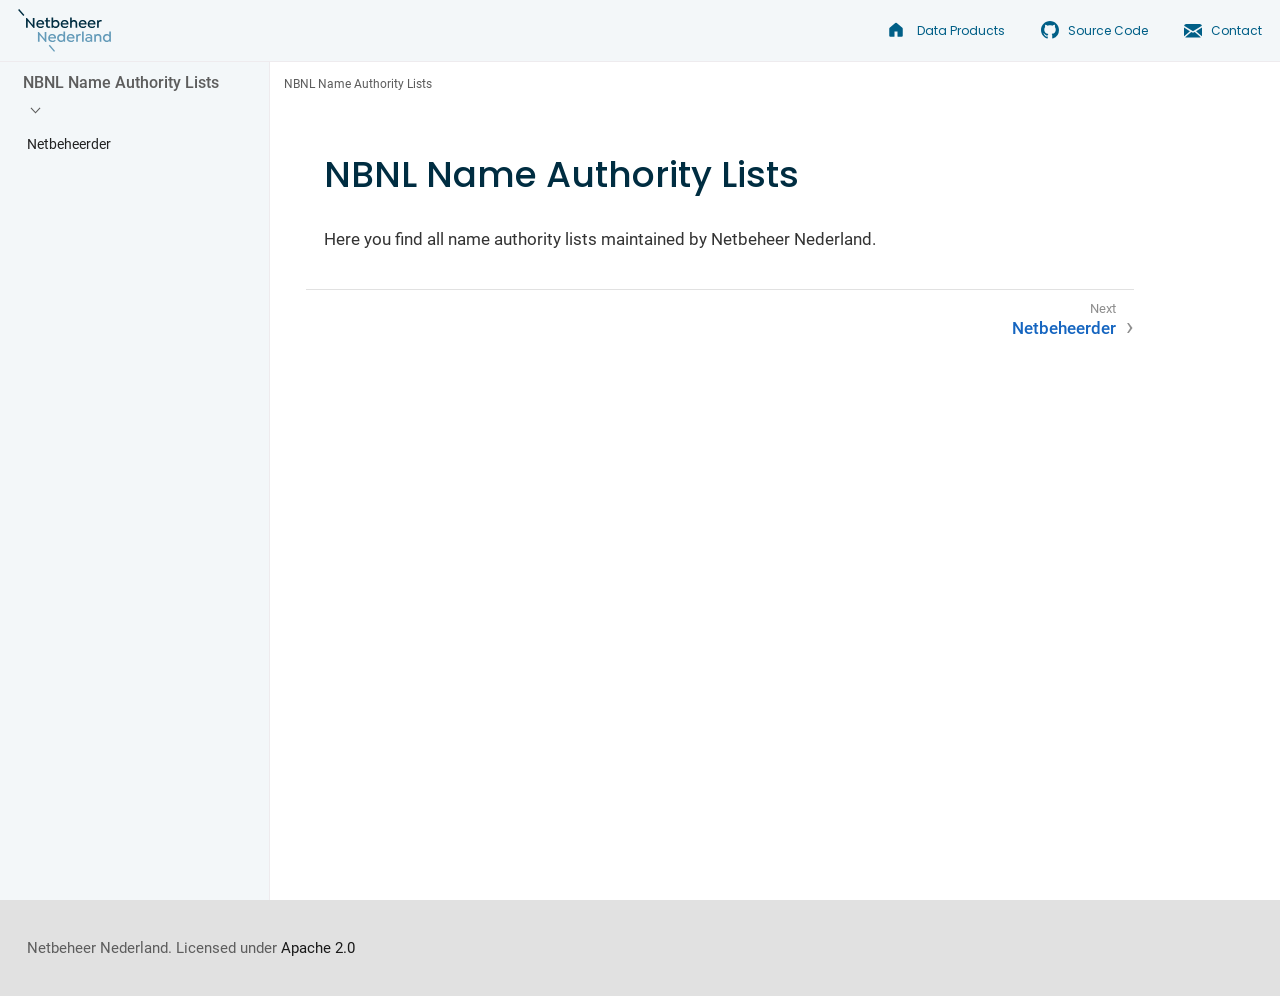
==== docs/index.html @ 8b244765 "Nav and index" ====
<!DOCTYPE html>
<html lang="en">
  <head>
    <meta charset="utf-8">
    <meta name="viewport" content="width=device-width,initial-scale=1">
    <title>NBNL Name Authority Lists</title>
    <link rel="canonical" href="https://modellen.netbeheernederland.nl/name-authority-lists/index.html">
    <link rel="next" href="netbeheerder.html">
    <meta name="generator" content="Antora 3.2.0">
    <link rel="stylesheet" href="./_/css/site.css">
    <link rel="icon" href="./_/img/favicon.png" type="image/png">
  </head>
  <body class="article">
<header class="header">
  <nav class="navbar">
    <div class="navbar-brand">
      <a class="navbar-item" href="https://modellen.netbeheernederland.nl">
        <img id="site-logo" alt="" src="./_/img/logo.svg" />
      </a>
      <button class="navbar-burger" aria-controls="topbar-nav" aria-expanded="false" aria-label="Toggle main menu">
        <span></span>
        <span></span>
        <span></span>
      </button>
    </div>
    <div id="topbar-nav" class="navbar-menu">
      <div class="navbar-end">
        <a class="navbar-item" href="https://modellen.netbeheernederland.nl/data-products"><svg xmlns="http://www.w3.org/2000/svg" fill="currentColor" style="height:1rem; margin-right:0.5em; margin-bottom:0.1rem" width="24" height="24" viewBox="0 0 24 24"><path d="M12.97 2.59a1.5 1.5 0 0 0-1.94 0l-7.5 6.363A1.5 1.5 0 0 0 3 10.097V19.5A1.5 1.5 0 0 0 4.5 21h4.75a.75.75 0 0 0 .75-.75V14h4v6.25c0 .414.336.75.75.75h4.75a1.5 1.5 0 0 0 1.5-1.5v-9.403a1.5 1.5 0 0 0-.53-1.144l-7.5-6.363Z"/></svg>&nbsp;Data Products</a>
        <a class="navbar-item" href="https://github.com/Netbeheer-Nederland/name-authority-lists"><svg xmlns="http://www.w3.org/2000/svg" viewBox="0 0 24 24" fill="currentColor" style="height:1rem; margin-right:0.5em; margin-bottom:0.1rem"><path d="M12 0C5.37 0 0 5.37 0 12c0 5.31 3.435 9.795 8.205 11.385.6.105.825-.255.825-.57 0-.285-.015-1.05-.015-2.07-3.345.72-4.05-1.605-4.05-1.605-.54-1.38-1.335-1.755-1.335-1.755-1.095-.75.09-.735.09-.735 1.215.09 1.845 1.245 1.845 1.245 1.08 1.86 2.835 1.32 3.525 1.005.105-.78.42-1.32.765-1.62-2.67-.3-5.475-1.335-5.475-5.925 0-1.305.465-2.385 1.23-3.225-.12-.3-.54-1.53.12-3.18 0 0 1.005-.315 3.3 1.23.96-.27 1.98-.405 3-.405 1.02 0 2.04.135 3 .405 2.28-1.56 3.285-1.245 3.285-1.245.66 1.65.24 2.88.12 3.18.765.84 1.23 1.905 1.23 3.225 0 4.605-2.805 5.625-5.475 5.925.435.375.81 1.095.81 2.22 0 1.605-.015 2.895-.015 3.285 0 .315.225.69.825.57A12.02 12.02 0 0 0 24 12c0-6.63-5.37-12-12-12z"></path></svg>&nbsp;Source Code</a>
        <a class="navbar-item" href="mailto:teamsemantiek@netbeheernederland.nl"><svg xmlns="http://www.w3.org/2000/svg" viewBox="0 0 24 24" fill="currentColor" style="height:1rem; margin-right:0.5em; margin-bottom:0.1rem"><path d="M16.067,13.6l7.685,6.587A2.968,2.968,0,0,0,24,19V8.549Z"></path><path d="M12.538,13.473,23.892,6.247A3,3,0,0,0,21,4H3A3,3,0,0,0,.108,6.247l11.355,7.226A1.006,1.006,0,0,0,12.538,13.473Z"></path><path d="M0,8.549V19a2.968,2.968,0,0,0,.248,1.185L7.933,13.6Z"></path><path d="M14.314,14.714l-.7.447a3.016,3.016,0,0,1-3.221,0l-.7-.448c-.015.014-.021.033-.036.046L1.618,21.645A2.953,2.953,0,0,0,3,22H21a2.957,2.957,0,0,0,1.383-.355L14.35,14.759C14.334,14.746,14.328,14.727,14.314,14.714Z"></path></svg>&nbsp;Contact</a>
      </div>
    </div>
  </nav>
</header>
<div class="body">
<div class="nav-container" data-component="ROOT" data-version="">
  <aside class="nav">
    <div class="panels">
<div class="nav-panel-explore" data-panel="explore">
  <div class="context">
    <h3 class="title"><a href="index.html">NBNL Name Authority Lists</a></h3>
    <div class="version"></div>
  </div>
  <ul class="components">
    <li class="component is-current">
      <div class="title"><a href="index.html">NBNL Name Authority Lists</a></div>
    </li>
  </ul>
</div>
<div class="nav-panel-menu is-active" data-panel="menu">
  <nav class="nav-menu">
    <button class="nav-menu-toggle" aria-label="Toggle expand/collapse all" style="display: none"></button>
<ul class="nav-list">
  <li class="nav-item" data-depth="0">
<ul class="nav-list">
  <li class="nav-item" data-depth="1">
    <a class="nav-link" href="netbeheerder.html">Netbeheerder</a>
  </li>
</ul>
  </li>
</ul>
  </nav>
</div>
    </div>
  </aside>
</div>
<main class="article">
<div class="toolbar" role="navigation">
<button class="nav-toggle"></button>
<nav class="breadcrumbs" aria-label="breadcrumbs">
  <ul>
    <li><a href="index.html">NBNL Name Authority Lists</a></li>
  </ul>
</nav>
</div>
  <div class="content">
<aside class="toc sidebar" data-title="Contents" data-levels="2">
  <div class="toc-menu"></div>
</aside>
<article class="doc">
<h1 class="page">NBNL Name Authority Lists</h1>
<div class="paragraph">
<p>Here you find all name authority lists maintained by Netbeheer Nederland.</p>
</div>
<nav class="pagination">
  <span class="next"><a href="netbeheerder.html">Netbeheerder</a></span>
</nav>
</article>
  </div>
</main>
</div>
<footer class="footer">
  <p>Netbeheer Nederland. Licensed under <a href="https://www.apache.org/licenses/LICENSE-2.0.txt">Apache 2.0</a></p>
</footer>
<script id="site-script" src="./_/js/site.js" data-ui-root-path="./_"></script>
<script async src="./_/js/vendor/highlight.js"></script>
  </body>
</html>
---- docs/_/css/site.css ----
@font-face{font-family:Roboto;font-style:normal;font-weight:400;src:url(../font/roboto-latin-400-normal.woff2) format("woff2"),url(../font/roboto-latin-400-normal.woff) format("woff");unicode-range:U+00??,U+0131,U+0152-0153,U+02bb-02bc,U+02c6,U+02da,U+02dc,U+2000-206f,U+2074,U+20ac,U+2122,U+2191,U+2193,U+2212,U+2215,U+feff,U+fffd}@font-face{font-family:Roboto;font-style:normal;font-weight:400;src:url(../font/roboto-cyrillic-400-normal.woff2) format("woff2");unicode-range:U+0301,U+0400-045f,U+0490-0491,U+04b0-04b1,U+2116}@font-face{font-family:Roboto;font-style:italic;font-weight:400;src:url(../font/roboto-latin-400-italic.woff2) format("woff2"),url(../font/roboto-latin-400-italic.woff) format("woff");unicode-range:U+00??,U+0131,U+0152-0153,U+02bb-02bc,U+02c6,U+02da,U+02dc,U+2000-206f,U+2074,U+20ac,U+2122,U+2191,U+2193,U+2212,U+2215,U+feff,U+fffd}@font-face{font-family:Roboto;font-style:italic;font-weight:400;src:url(../font/roboto-cyrillic-400-italic.woff2) format("woff2");unicode-range:U+0301,U+0400-045f,U+0490-0491,U+04b0-04b1,U+2116}@font-face{font-family:Roboto;font-style:normal;font-weight:600;src:url(../font/roboto-latin-500-normal.woff2) format("woff2"),url(../font/roboto-latin-500-normal.woff) format("woff");unicode-range:U+00??,U+0131,U+0152-0153,U+02bb-02bc,U+02c6,U+02da,U+02dc,U+2000-206f,U+2074,U+20ac,U+2122,U+2191,U+2193,U+2212,U+2215,U+feff,U+fffd}@font-face{font-family:Roboto;font-style:normal;font-weight:600;src:url(../font/roboto-cyrillic-500-normal.woff2) format("woff2");unicode-range:U+0301,U+0400-045f,U+0490-0491,U+04b0-04b1,U+2116}@font-face{font-family:Roboto;font-style:italic;font-weight:600;src:url(../font/roboto-latin-500-italic.woff2) format("woff2"),url(../font/roboto-latin-500-italic.woff) format("woff");unicode-range:U+00??,U+0131,U+0152-0153,U+02bb-02bc,U+02c6,U+02da,U+02dc,U+2000-206f,U+2074,U+20ac,U+2122,U+2191,U+2193,U+2212,U+2215,U+feff,U+fffd}@font-face{font-family:Roboto;font-style:italic;font-weight:600;src:url(../font/roboto-cyrillic-500-italic.woff2) format("woff2");unicode-range:U+0301,U+0400-045f,U+0490-0491,U+04b0-04b1,U+2116}@font-face{font-family:Roboto Mono;font-style:normal;font-weight:400;src:url(../font/roboto-mono-latin-400-normal.woff2) format("woff2"),url(../font/roboto-mono-latin-400-normal.woff) format("woff");unicode-range:U+00??,U+0131,U+0152-0153,U+02bb-02bc,U+02c6,U+02da,U+02dc,U+2000-206f,U+2074,U+20ac,U+2122,U+2191,U+2193,U+2212,U+2215,U+feff,U+fffd}@font-face{font-family:Roboto Mono;font-style:normal;font-weight:600;src:url(../font/roboto-mono-latin-500-normal.woff2) format("woff2"),url(../font/roboto-mono-latin-500-normal.woff) format("woff");unicode-range:U+00??,U+0131,U+0152-0153,U+02bb-02bc,U+02c6,U+02da,U+02dc,U+2000-206f,U+2074,U+20ac,U+2122,U+2191,U+2193,U+2212,U+2215,U+feff,U+fffd}@font-face{font-family:Poppins;font-style:normal;font-weight:400;src:url(../font/poppins-latin-400-normal.woff2) format("woff2"),url(../font/poppins-latin-400-normal.woff) format("woff");unicode-range:U+00??,U+0131,U+0152-0153,U+02bb-02bc,U+02c6,U+02da,U+02dc,U+0304,U+0308,U+0329,U+2000-206f,U+20ac,U+2122,U+2191,U+2193,U+2212,U+2215,U+feff,U+fffd}@font-face{font-family:Poppins;font-style:normal;font-weight:500;src:url(../font/poppins-latin-500-normal.woff2) format("woff2"),url(../font/poppins-latin-500-normal.woff) format("woff");unicode-range:U+00??,U+0131,U+0152-0153,U+02bb-02bc,U+02c6,U+02da,U+02dc,U+0304,U+0308,U+0329,U+2000-206f,U+20ac,U+2122,U+2191,U+2193,U+2212,U+2215,U+feff,U+fffd}@font-face{font-family:Poppins;font-style:normal;font-weight:600;src:url(../font/poppins-latin-600-normal.woff2) format("woff2"),url(../font/poppins-latin-600-normal.woff) format("woff");unicode-range:U+00??,U+0131,U+0152-0153,U+02bb-02bc,U+02c6,U+02da,U+02dc,U+0304,U+0308,U+0329,U+2000-206f,U+20ac,U+2122,U+2191,U+2193,U+2212,U+2215,U+feff,U+fffd}@font-face{font-family:Poppins;font-style:normal;font-weight:700;src:url(../font/poppins-latin-700-normal.woff2) format("woff2"),url(../font/poppins-latin-700-normal.woff) format("woff");unicode-range:U+00??,U+0131,U+0152-0153,U+02bb-02bc,U+02c6,U+02da,U+02dc,U+0304,U+0308,U+0329,U+2000-206f,U+20ac,U+2122,U+2191,U+2193,U+2212,U+2215,U+feff,U+fffd}*,::after,::before{-webkit-box-sizing:inherit;box-sizing:inherit}html{-webkit-box-sizing:border-box;box-sizing:border-box;font-size:1.0625em;height:100%;scroll-behavior:smooth}@media screen and (min-width:1024px){html{font-size:1.125em}}body{background:#fff;color:#222;font-family:Roboto,sans-serif;line-height:1.15;margin:0;-moz-tab-size:4;-o-tab-size:4;tab-size:4;word-wrap:anywhere}a{text-decoration:none}a:hover{text-decoration:underline}a:active{background-color:none}code,kbd,pre{font-family:Roboto Mono,monospace}b,dt,strong,th{font-weight:600}sub,sup{font-size:75%;line-height:0;position:relative;vertical-align:baseline}sub{bottom:-.25em}sup{top:-.5em}em em{font-style:normal}strong strong{font-weight:400}button{cursor:pointer;font-family:inherit;font-size:1em;line-height:1.15;margin:0}button::-moz-focus-inner{border:none;padding:0}summary{cursor:pointer;-webkit-tap-highlight-color:transparent;outline:none}table{border-collapse:collapse;word-wrap:normal}object[type="image/svg+xml"]:not([width]){width:-webkit-fit-content;width:-moz-fit-content;width:fit-content}.hide,.is-hidden{display:none!important}::-webkit-input-placeholder{opacity:.5}::-moz-placeholder{opacity:.5}:-ms-input-placeholder{opacity:.5}::-ms-input-placeholder{opacity:.5}::placeholder{opacity:.5}@media (pointer:fine){@supports (scrollbar-width:thin){html{scrollbar-color:#c1c1c1 #fafafa}body *{scrollbar-width:thin;scrollbar-color:#c1c1c1 transparent}}html::-webkit-scrollbar{background-color:#fafafa;height:12px;width:12px}body ::-webkit-scrollbar{height:6px;width:6px}::-webkit-scrollbar-thumb{background-clip:padding-box;background-color:#c1c1c1;border:3px solid transparent;border-radius:12px}body ::-webkit-scrollbar-thumb{border-width:1.75px;border-radius:6px}::-webkit-scrollbar-thumb:hover{background-color:#9c9c9c}}.doc code{padding:0}@media screen and (min-width:1024px){.body{display:-webkit-box;display:-ms-flexbox;display:flex}}@media screen and (max-width:1023.5px){html.is-clipped--nav{overflow-y:hidden}}.nav-container{position:fixed;top:3.44444rem;left:0;width:100%;font-size:.94444rem;z-index:1;visibility:hidden;border-right:1px solid #eeebee}@media screen and (min-width:769px){.nav-container{width:15rem}}@media screen and (min-width:1024px){.nav-container{font-size:.8rem;-webkit-box-flex:0;-ms-flex:none;flex:none;position:static;top:0;visibility:visible}}.nav-container.is-active{visibility:visible}.nav{background:#f3f7f9;position:relative;top:2.5rem;height:calc(100vh - 5.94444rem)}@media screen and (min-width:769px){.nav{-webkit-box-shadow:.5px 0 3px #c1c1c1;box-shadow:.5px 0 3px #c1c1c1}}@media screen and (min-width:1024px){.nav{top:3.44444rem;-webkit-box-shadow:none;box-shadow:none;position:sticky;height:calc(100vh - 3.44444rem)}}.nav a{color:inherit}.nav .panels{display:-webkit-box;display:-ms-flexbox;display:flex;-webkit-box-orient:vertical;-webkit-box-direction:normal;-ms-flex-direction:column;flex-direction:column;height:inherit}.nav-panel-menu{overflow-y:scroll;-ms-scroll-chaining:none;overscroll-behavior:none;height:calc(100% - 2.5rem)}.nav-panel-menu:only-child{height:100%}.nav-panel-menu:not(.is-active) .nav-menu{opacity:.75}.nav-menu{min-height:100%;padding:.5rem .75rem;line-height:1.15;position:relative}.nav-menu-toggle{background:transparent url(../img/octicons-16.svg#view-unfold) no-repeat 50%/100% 100%;border:none;float:right;height:1em;margin-right:-.5rem;opacity:.75;outline:none;padding:0;position:sticky;top:.65rem;visibility:hidden;width:1em}.nav-menu-toggle.is-active{background-image:url(../img/octicons-16.svg#view-fold)}.nav-panel-menu.is-active:hover .nav-menu-toggle{visibility:visible}.nav-menu h3.title{color:#424242;font-family:Poppins,sans-serif;font-size:.88rem;font-weight:600;margin:0;padding:.25em 0 .125em}.nav-list{list-style:none;margin:0 0 0 .75rem;padding:0}.nav-menu>.nav-list+.nav-list{margin-top:.5rem}.nav-item{margin-top:.5em}.nav-item-toggle~.nav-list{padding-bottom:.125rem}.nav-item[data-depth="0"]>.nav-list:first-child{display:block;margin:0}.nav-item:not(.is-active)>.nav-list{display:none}.nav-item-toggle{background:transparent url(../img/caret.svg) no-repeat 50%/50%;border:none;outline:none;line-height:inherit;padding:0;position:absolute;height:1.15em;width:1.15em;margin-top:-.05em;margin-left:-1.15em}.nav-item.is-active>.nav-item-toggle{-webkit-transform:rotate(90deg);transform:rotate(90deg)}.is-current-page>.nav-link,.is-current-page>.nav-text{font-weight:600}.nav-panel-explore{background:#f3f7f9;display:-webkit-box;display:-ms-flexbox;display:flex;-webkit-box-orient:vertical;-webkit-box-direction:normal;-ms-flex-direction:column;flex-direction:column}.nav-panel-explore:not(:first-child){top:auto;max-height:calc(50% + 2.5rem)}.nav-panel-explore .context{-ms-flex-negative:0;flex-shrink:0;color:#5d5d5d;-webkit-box-shadow:0 -1px 0 #e1e1e1;box-shadow:0 -1px 0 #e1e1e1;padding:0 .5rem;display:-webkit-box;display:-ms-flexbox;display:flex;-webkit-box-orient:vertical;-webkit-box-direction:normal;-ms-flex-direction:column;flex-direction:column;-webkit-box-pack:justify;-ms-flex-pack:justify;justify-content:space-between;line-height:1;margin-bottom:.3rem}.nav-panel-explore:not(:first-child) .context{cursor:pointer}.nav-panel-explore .context .title{font-size:.88rem;font-weight:600;margin:.75rem}.nav-panel-explore .context .version{font-size:.8rem;display:-webkit-box;display:-ms-flexbox;display:flex;padding-left:.75rem;-webkit-box-align:inherit;-ms-flex-align:inherit;align-items:inherit}.nav-panel-explore .context .version::after{content:"";background:url(../img/chevron.svg) no-repeat 100%/auto 100%;width:1.25em;height:.75em}.nav-panel-explore .components{line-height:1.15;-webkit-box-flex:1;-ms-flex-positive:1;flex-grow:1;-webkit-box-shadow:inset 0 1px 5px #e1e1e1;box-shadow:inset 0 1px 5px #e1e1e1;background:#f3f7f9;padding:.75rem .75rem 0;margin:0;overflow-y:scroll;-ms-scroll-chaining:none;overscroll-behavior:none;max-height:100%;display:block}.nav-panel-explore:not(.is-active) .components{display:none}.nav-panel-explore .component{display:block}.nav-panel-explore .component+.component{margin-top:.75rem}.nav-panel-explore .component:last-child{margin-bottom:.75rem}.nav-panel-explore .component .title{font-weight:600;text-indent:.375rem hanging}.nav-panel-explore .versions{display:-webkit-box;display:-ms-flexbox;display:flex;-ms-flex-wrap:wrap;flex-wrap:wrap;padding-left:0;margin:-.125rem -.375rem 0 .375rem;line-height:1;list-style:none}.nav-panel-explore .component .version{margin:.375rem .375rem 0 0}.nav-panel-explore .component .version a{background:#c1c1c1;border-radius:.25rem;white-space:nowrap;padding:.25em .5em;display:inherit;opacity:.75}.nav-panel-explore .component .is-current a{background:#424242;color:#f3f7f9;font-weight:600;opacity:1}.truncate{max-width:50px;white-space:nowrap;overflow:hidden;text-overflow:ellipsis}body.-toc aside.toc.sidebar{display:none}@media screen and (max-width:1023.5px){aside.toc.sidebar{display:none}main>.content{overflow-x:auto}}@media screen and (min-width:1024px){main{-webkit-box-flex:1;-ms-flex:auto;flex:auto;min-width:0}main>.content{display:-webkit-box;display:-ms-flexbox;display:flex}aside.toc.embedded{display:none}aside.toc.sidebar{-webkit-box-flex:0;-ms-flex:0 0 9rem;flex:0 0 9rem;-webkit-box-ordinal-group:2;-ms-flex-order:1;order:1}}@media screen and (min-width:1216px){aside.toc.sidebar{-ms-flex-preferred-size:12rem;flex-basis:12rem}}.toolbar{color:#5d5d5d;-webkit-box-align:center;-ms-flex-align:center;align-items:center;background-color:#fff;-webkit-box-shadow:0 0 0 #e1e1e1;box-shadow:0 0 0 #e1e1e1;display:-webkit-box;display:-ms-flexbox;display:flex;font-size:.67rem;height:2.5rem;-webkit-box-pack:start;-ms-flex-pack:start;justify-content:flex-start;top:3.44444rem;z-index:2}.toolbar a{color:inherit}.nav-toggle{background:url(../img/menu.svg) no-repeat 50% 47.5%;background-size:49%;border:none;outline:none;line-height:inherit;padding:0;height:2.5rem;width:2.5rem;margin-right:-.25rem}@media screen and (min-width:1024px){.nav-toggle{display:none}}.nav-toggle.is-active{background-image:url(../img/back.svg);background-size:41.5%}.home-link{display:block;background:url(../img/home-o.svg) no-repeat 50%;height:1.25rem;width:1.25rem;margin:.625rem}.home-link.is-current,.home-link:hover{background-image:url(../img/home.svg)}.edit-this-page{display:none;padding-right:.5rem}@media screen and (min-width:1024px){.edit-this-page{display:block}}.toolbar .edit-this-page a{color:#8e8e8e}.breadcrumbs{display:none;-webkit-box-flex:1;-ms-flex:1 1;flex:1 1;padding:0 .5rem 0 .75rem;line-height:1.25}@media screen and (min-width:1024px){.breadcrumbs{display:block}}a+.breadcrumbs{padding-left:.05rem}.breadcrumbs ul{display:-webkit-box;display:-ms-flexbox;display:flex;-ms-flex-wrap:wrap;flex-wrap:wrap;margin:0;padding:0;list-style:none}.breadcrumbs li{display:inline;margin:0}.breadcrumbs li::after{content:"/";padding:0 .5rem}.breadcrumbs li:last-of-type::after{content:none}.page-versions{margin:0 .2rem 0 auto;position:relative;line-height:1}@media screen and (min-width:1024px){.page-versions{margin-right:.7rem}}.page-versions .version-menu-toggle{color:inherit;background:url(../img/chevron.svg) no-repeat;background-position:right .5rem top 50%;background-size:auto .75em;border:none;outline:none;line-height:inherit;padding:.5rem 1.5rem .5rem .5rem;position:relative;z-index:3}.page-versions .version-menu{display:-webkit-box;display:-ms-flexbox;display:flex;min-width:100%;-webkit-box-orient:vertical;-webkit-box-direction:normal;-ms-flex-direction:column;flex-direction:column;-webkit-box-align:end;-ms-flex-align:end;align-items:flex-end;background:-webkit-gradient(linear,left top,left bottom,from(#f0f0f0),to(#f0f0f0)) no-repeat;background:linear-gradient(180deg,#f0f0f0 0,#f0f0f0) no-repeat;padding:1.375rem 1.5rem .5rem .5rem;position:absolute;top:0;right:0;white-space:nowrap}.page-versions:not(.is-active) .version-menu{display:none}.page-versions .version{display:block;padding-top:.5rem}.page-versions .version.is-current{display:none}.page-versions .version.is-missing{color:#8e8e8e;font-style:italic;text-decoration:none}.toc-menu{color:#5d5d5d}.toc.sidebar .toc-menu{margin-right:.75rem;position:sticky;top:5.94444rem}.toc .toc-menu h3{color:#333;font-size:.88889rem;font-weight:600;line-height:1.3;margin:0 -.5px;padding-bottom:.25rem}.toc.sidebar .toc-menu h3{display:-webkit-box;display:-ms-flexbox;display:flex;-webkit-box-orient:vertical;-webkit-box-direction:normal;-ms-flex-direction:column;flex-direction:column;height:2.5rem;-webkit-box-pack:end;-ms-flex-pack:end;justify-content:flex-end}.toc .toc-menu ul{font-size:.83333rem;line-height:1.15;list-style:none;margin:0;padding:0}.toc.sidebar .toc-menu ul{max-height:calc(100vh - 8.44444rem);overflow-y:auto;-ms-scroll-chaining:none;overscroll-behavior:none}@supports (scrollbar-width:none){.toc.sidebar .toc-menu ul{scrollbar-width:none}}.toc .toc-menu ul::-webkit-scrollbar{width:0;height:0}@media screen and (min-width:1024px){.toc .toc-menu h3{font-size:.83333rem}.toc .toc-menu ul{font-size:.75rem}.toc .toc-menu li{white-space:nowrap}}.toc .toc-menu li{margin:0}.toc .toc-menu li[data-level="2"] a{padding-left:1.25rem}.toc .toc-menu li[data-level="3"] a{padding-left:2rem}.toc .toc-menu a{color:inherit;border-left:2px solid #e1e1e1;display:inline-block;padding:.25rem 0 .25rem .5rem;text-decoration:none}.sidebar.toc .toc-menu a{display:block;outline:none}.toc .toc-menu a:hover{color:#1565c0}.toc .toc-menu a.is-active{border-left-color:#1565c0;color:#333}.sidebar.toc .toc-menu a:focus{background:#fafafa}.doc{color:#333;font-size:inherit;-ms-hyphens:auto;hyphens:auto;line-height:1.6;margin:0 auto;max-width:40rem;padding:0 1rem 4rem}@media screen and (min-width:1024px){.doc{-webkit-box-flex:1;-ms-flex:auto;flex:auto;font-size:.94444rem;margin:0 2rem;max-width:46rem;min-width:0}}.doc h1,.doc h2,.doc h3,.doc h4,.doc h5,.doc h6{font-family:Poppins,sans-serif;color:#002d41;font-weight:400;-ms-hyphens:none;hyphens:none;line-height:1.3;margin:1rem 0 0}.doc>h1.page:first-child{font-size:2rem;font-weight:500;margin:1.5rem 0}@media screen and (min-width:769px){.doc>h1.page:first-child{margin-top:2.5rem}}.doc>h1.page:first-child+aside.toc.embedded{margin-top:-.5rem}.doc>h2#name+.sectionbody{margin-top:1rem}#preamble+.sect1,.doc .sect1+.sect1{margin-top:2rem}.doc h1.sect0{background:#f0f0f0;font-size:1.8em;margin:1.5rem -1rem 0;padding:.5rem 1rem}.doc h2:not(.discrete){border-bottom:1px solid #e1e1e1;margin-left:-1rem;margin-right:-1rem;padding:.4rem 1rem .1rem}.doc h3:not(.discrete),.doc h4:not(.discrete){font-weight:600}.doc h1 .anchor,.doc h2 .anchor,.doc h3 .anchor,.doc h4 .anchor,.doc h5 .anchor,.doc h6 .anchor{position:absolute;text-decoration:none;width:1.75ex;margin-left:-1.5ex;visibility:hidden;font-size:.8em;font-weight:400;padding-top:.05em}.doc h1 .anchor::before,.doc h2 .anchor::before,.doc h3 .anchor::before,.doc h4 .anchor::before,.doc h5 .anchor::before,.doc h6 .anchor::before{content:"\00a7"}.doc h1:hover .anchor,.doc h2:hover .anchor,.doc h3:hover .anchor,.doc h4:hover .anchor,.doc h5:hover .anchor,.doc h6:hover .anchor{visibility:visible}.doc dl,.doc p{margin:0}.doc a{color:#1565c0}.doc a:hover{color:#104d92}.doc a.bare{-ms-hyphens:none;hyphens:none}.doc a.unresolved{color:#d32f2f}.doc i.fa{-ms-hyphens:none;hyphens:none;font-style:normal}.doc .colist>table code,.doc p code,.doc thead code{color:#222;background:#fafafa;border-radius:.25em;font-size:.95em;padding:.125em .25em}.doc code,.doc pre{-ms-hyphens:none;hyphens:none}.doc pre{font-size:.88889rem;line-height:1.5;margin:0}.doc blockquote{margin:0}.doc .paragraph.lead>p{font-size:1rem}.doc .right{float:right}.doc .left{float:left}.doc .float-gap.right{margin:0 1rem 1rem 0}.doc .float-gap.left{margin:0 0 1rem 1rem}.doc .float-group::after{content:"";display:table;clear:both}.doc .text-left{text-align:left}.doc .text-center{text-align:center}.doc .text-right{text-align:right}.doc .text-justify{text-align:justify}.doc .stretch{width:100%}.doc .big{font-size:larger}.doc .small{font-size:smaller}.doc .underline{text-decoration:underline}.doc .line-through{text-decoration:line-through}.doc .dlist,.doc .exampleblock,.doc .hdlist,.doc .imageblock,.doc .listingblock,.doc .literalblock,.doc .olist,.doc .paragraph,.doc .partintro,.doc .quoteblock,.doc .sidebarblock,.doc .tabs,.doc .ulist,.doc .verseblock,.doc .videoblock,.doc details,.doc hr{margin:1rem 0 0}.doc .tablecontainer,.doc .tablecontainer+*,.doc :not(.tablecontainer)>table.tableblock,.doc :not(.tablecontainer)>table.tableblock+*,.doc>table.tableblock,.doc>table.tableblock+*{margin-top:1.5rem}.doc table.tableblock{font-size:.83333rem}.doc p.tableblock+p.tableblock{margin-top:.5rem}.doc table.tableblock pre{font-size:inherit}.doc td.tableblock>.content{word-wrap:anywhere}.doc td.tableblock>.content>:first-child{margin-top:0}.doc table.tableblock td,.doc table.tableblock th{padding:.5rem}.doc table.tableblock,.doc table.tableblock>*>tr>*{border:0 solid #e1e1e1}.doc table.grid-all>*>tr>*{border-width:1px}.doc table.grid-cols>*>tr>*{border-width:0 1px}.doc table.grid-rows>*>tr>*{border-width:1px 0}.doc table.grid-all>thead th,.doc table.grid-rows>thead th{border-bottom-width:2.5px}.doc table.frame-all{border-width:1px}.doc table.frame-ends{border-width:1px 0}.doc table.frame-sides{border-width:0 1px}.doc table.frame-none>colgroup+*>:first-child>*,.doc table.frame-sides>colgroup+*>:first-child>*{border-top-width:0}.doc table.frame-sides>:last-child>:last-child>*{border-bottom-width:0}.doc table.frame-ends>*>tr>:first-child,.doc table.frame-none>*>tr>:first-child{border-left-width:0}.doc table.frame-ends>*>tr>:last-child,.doc table.frame-none>*>tr>:last-child{border-right-width:0}.doc table.stripes-all>tbody>tr,.doc table.stripes-even>tbody>tr:nth-of-type(2n),.doc table.stripes-hover>tbody>tr:hover,.doc table.stripes-odd>tbody>tr:nth-of-type(odd){background:#fafafa}.doc table.tableblock>tfoot{background:-webkit-gradient(linear,left top,left bottom,from(#f0f0f0),to(#fff));background:linear-gradient(180deg,#f0f0f0 0,#fff)}.doc .halign-left{text-align:left}.doc .halign-right{text-align:right}.doc .halign-center{text-align:center}.doc .valign-top{vertical-align:top}.doc .valign-bottom{vertical-align:bottom}.doc .valign-middle{vertical-align:middle}.doc .admonitionblock{margin:1.4rem 0 0}.doc .admonitionblock p,.doc .admonitionblock td.content{font-size:.88889rem}.doc .admonitionblock td.content>.title+*,.doc .admonitionblock td.content>:not(.title):first-child{margin-top:0}.doc .admonitionblock td.content pre{font-size:.83333rem}.doc .admonitionblock>table{table-layout:fixed;position:relative;width:100%}.doc .admonitionblock td.content{padding:1rem 1rem .75rem;background:#fafafa;width:100%;word-wrap:anywhere}.doc .admonitionblock td.icon{font-size:.83333rem;left:0;line-height:1;padding:0;position:absolute;top:0;-webkit-transform:translate(-.5rem,-50%);transform:translate(-.5rem,-50%)}.doc .admonitionblock td.icon i{-webkit-box-align:center;-ms-flex-align:center;align-items:center;border-radius:.45rem;display:-webkit-inline-box;display:-ms-inline-flexbox;display:inline-flex;-webkit-filter:initial;filter:none;height:1.25rem;padding:0 .5rem;vertical-align:initial;width:-webkit-fit-content;width:-moz-fit-content;width:fit-content}.doc .admonitionblock td.icon i::after{content:attr(title);font-weight:600;font-style:normal;text-transform:uppercase}.doc .admonitionblock td.icon i.icon-caution{background-color:#a0439c;color:#fff}.doc .admonitionblock td.icon i.icon-important{background-color:#d32f2f;color:#fff}.doc .admonitionblock td.icon i.icon-note{background-color:#217ee7;color:#fff}.doc .admonitionblock td.icon i.icon-tip{background-color:#41af46;color:#fff}.doc .admonitionblock td.icon i.icon-warning{background-color:#e18114;color:#fff}.doc .imageblock,.doc .videoblock{display:-webkit-box;display:-ms-flexbox;display:flex;-webkit-box-orient:vertical;-webkit-box-direction:normal;-ms-flex-direction:column;flex-direction:column;-webkit-box-align:center;-ms-flex-align:center;align-items:center}.doc .imageblock .content{-ms-flex-item-align:stretch;align-self:stretch;text-align:center}.doc .imageblock.text-left,.doc .videoblock.text-left{-webkit-box-align:start;-ms-flex-align:start;align-items:flex-start}.doc .imageblock.text-left .content{text-align:left}.doc .imageblock.text-right,.doc .videoblock.text-right{-webkit-box-align:end;-ms-flex-align:end;align-items:flex-end}.doc .imageblock.text-right .content{text-align:right}.doc .image>img,.doc .image>object,.doc .image>svg,.doc .imageblock img,.doc .imageblock object,.doc .imageblock svg{display:inline-block;height:auto;max-width:100%;vertical-align:middle}.doc .image:not(.left):not(.right)>img{margin-top:-.2em}.doc .videoblock iframe,.doc .videoblock video{max-width:100%;vertical-align:middle}#preamble .abstract blockquote{background:#f0f0f0;border-left:5px solid #e1e1e1;color:#4a4a4a;font-size:.88889rem;padding:.75em 1em}.doc .quoteblock,.doc .verseblock{background:#fafafa;border-left:5px solid #5d5d5d;color:#5d5d5d}.doc .quoteblock{padding:.25rem 2rem 1.25rem}.doc .quoteblock .attribution{color:#8e8e8e;font-size:.83333rem;margin-top:.75rem}.doc .quoteblock blockquote{margin-top:1rem}.doc .quoteblock .paragraph{font-style:italic}.doc .quoteblock cite{padding-left:1em}.doc .verseblock{font-size:1.15em;padding:1rem 2rem}.doc .verseblock pre{font-family:inherit;font-size:inherit}.doc ol,.doc ul{margin:0;padding:0 0 0 2rem}.doc ol.none,.doc ol.unnumbered,.doc ol.unstyled,.doc ul.checklist,.doc ul.no-bullet,.doc ul.none,.doc ul.unstyled{list-style-type:none}.doc ol.unnumbered,.doc ul.no-bullet{padding-left:1.25rem}.doc ol.unstyled,.doc ul.unstyled{padding-left:0}.doc ul.circle{list-style-type:circle}.doc ul.disc{list-style-type:disc}.doc ul.square{list-style-type:square}.doc ul.circle ul:not([class]),.doc ul.disc ul:not([class]),.doc ul.square ul:not([class]){list-style:inherit}.doc ol.arabic{list-style-type:decimal}.doc ol.decimal{list-style-type:decimal-leading-zero}.doc ol.loweralpha{list-style-type:lower-alpha}.doc ol.upperalpha{list-style-type:upper-alpha}.doc ol.lowerroman{list-style-type:lower-roman}.doc ol.upperroman{list-style-type:upper-roman}.doc ol.lowergreek{list-style-type:lower-greek}.doc ul.checklist{padding-left:1.75rem}.doc ul.checklist p>i.fa-check-square-o:first-child,.doc ul.checklist p>i.fa-square-o:first-child{display:-webkit-inline-box;display:-ms-inline-flexbox;display:inline-flex;-webkit-box-pack:center;-ms-flex-pack:center;justify-content:center;width:1.25rem;margin-left:-1.25rem}.doc ul.checklist i.fa-check-square-o::before{content:"\2713"}.doc ul.checklist i.fa-square-o::before{content:"\274f"}.doc .dlist .dlist,.doc .dlist .olist,.doc .dlist .ulist,.doc .olist .dlist,.doc .olist .olist,.doc .olist .ulist,.doc .olist li+li,.doc .ulist .dlist,.doc .ulist .olist,.doc .ulist .ulist,.doc .ulist li+li{margin-top:.5rem}.doc .admonitionblock .listingblock,.doc .olist .listingblock,.doc .ulist .listingblock{padding:0}.doc .admonitionblock .title,.doc .exampleblock .title,.doc .imageblock .title,.doc .listingblock .title,.doc .literalblock .title,.doc .openblock .title,.doc .videoblock .title,.doc table.tableblock caption{color:#5d5d5d;font-size:.88889rem;font-style:italic;font-weight:600;-ms-hyphens:none;hyphens:none;letter-spacing:.01em;padding-bottom:.075rem}.doc table.tableblock caption{text-align:left}.doc .olist .title,.doc .ulist .title{font-style:italic;font-weight:600;margin-bottom:.25rem}.doc .imageblock .title,.doc .videoblock .title{margin-top:.5rem;padding-bottom:0}.doc details{margin-left:1rem}.doc details>summary{display:block;position:relative;line-height:1.6;margin-bottom:.5rem}.doc details>summary::-webkit-details-marker{display:none}.doc details>summary::before{content:"";border:solid transparent;border-left:solid;border-width:.3em 0 .3em .5em;position:absolute;top:.5em;left:-1rem;-webkit-transform:translateX(15%);transform:translateX(15%)}.doc details[open]>summary::before{border-color:currentColor transparent transparent;border-width:.5rem .3rem 0;-webkit-transform:translateY(15%);transform:translateY(15%)}.doc details>summary::after{content:"";width:1rem;height:1em;position:absolute;top:.3em;left:-1rem}.doc details.result{margin-top:.25rem}.doc details.result>summary{color:#5d5d5d;font-style:italic;margin-bottom:0}.doc details.result>.content{margin-left:-1rem}.doc .exampleblock>.content,.doc details.result>.content{background:#fff;border:.25rem solid #5d5d5d;border-radius:.5rem;padding:.75rem}.doc .exampleblock>.content::after,.doc details.result>.content::after{content:"";display:table;clear:both}.doc .exampleblock>.content>:first-child,.doc details>.content>:first-child{margin-top:0}.doc .sidebarblock{background:#e1e1e1;border-radius:.75rem;padding:.75rem 1.5rem}.doc .sidebarblock>.content>.title{font-size:1.25rem;font-weight:600;line-height:1.3;margin-bottom:.5rem;text-align:center}.doc .sidebarblock>.content>.title+*,.doc .sidebarblock>.content>:not(.title):first-child{margin-top:0}.doc .listingblock.wrap pre,.doc table.tableblock pre{white-space:pre-wrap}.doc .listingblock pre:not(.highlight),.doc .literalblock pre,.doc pre.highlight>code{background:#fafafa;-webkit-box-shadow:inset 0 0 1.75px #e1e1e1;box-shadow:inset 0 0 1.75px #e1e1e1;display:block;overflow-x:auto;padding:.875em}.doc .listingblock>.content{position:relative}.doc .source-toolbox{display:-webkit-box;display:-ms-flexbox;display:flex;visibility:hidden;position:absolute;top:.25rem;right:.5rem;color:grey;font-family:Roboto,sans-serif;font-size:.72222rem;line-height:1;-webkit-user-select:none;-moz-user-select:none;-ms-user-select:none;user-select:none;white-space:nowrap;z-index:1}.doc .listingblock:hover .source-toolbox{visibility:visible}.doc .source-toolbox .source-lang{text-transform:uppercase;letter-spacing:.075em}.doc .source-toolbox>:not(:last-child)::after{content:"|";letter-spacing:0;padding:0 1ch}.doc .source-toolbox .copy-button{display:-webkit-box;display:-ms-flexbox;display:flex;-webkit-box-orient:vertical;-webkit-box-direction:normal;-ms-flex-direction:column;flex-direction:column;-webkit-box-align:center;-ms-flex-align:center;align-items:center;background:none;border:none;color:inherit;outline:none;padding:0;font-size:inherit;line-height:inherit;width:1em;height:1em}.doc .source-toolbox .copy-icon{-webkit-box-flex:0;-ms-flex:none;flex:none;width:inherit;height:inherit}.doc .source-toolbox img.copy-icon{-webkit-filter:invert(50.2%);filter:invert(50.2%)}.doc .source-toolbox svg.copy-icon{fill:currentColor}.doc .source-toolbox .copy-toast{-webkit-box-flex:0;-ms-flex:none;flex:none;position:relative;display:-webkit-inline-box;display:-ms-inline-flexbox;display:inline-flex;-webkit-box-pack:center;-ms-flex-pack:center;justify-content:center;margin-top:1em;background-color:#333;border-radius:.25em;padding:.5em;color:#fff;cursor:auto;opacity:0;-webkit-transition:opacity .5s ease .5s;transition:opacity .5s ease .5s}.doc .source-toolbox .copy-toast::after{content:"";position:absolute;top:0;width:1em;height:1em;border:.55em solid transparent;border-left-color:#333;-webkit-transform:rotate(-90deg) translateX(50%) translateY(50%);transform:rotate(-90deg) translateX(50%) translateY(50%);-webkit-transform-origin:left;transform-origin:left}.doc .source-toolbox .copy-button.clicked .copy-toast{opacity:1;-webkit-transition:none;transition:none}.doc .language-console .hljs-meta{-webkit-user-select:none;-moz-user-select:none;-ms-user-select:none;user-select:none}.doc .dlist dt{font-style:italic}.doc .dlist dd{margin:0 0 0 1.5rem}.doc .dlist dd+dt,.doc .dlist dd>p:first-child{margin-top:.5rem}.doc td.hdlist1,.doc td.hdlist2{padding:.5rem 0 0;vertical-align:top}.doc tr:first-child>.hdlist1,.doc tr:first-child>.hdlist2{padding-top:0}.doc td.hdlist1{font-weight:600;padding-right:.25rem}.doc td.hdlist2{padding-left:.25rem}.doc .colist{font-size:.88889rem;margin:.25rem 0 -.25rem}.doc .colist>table>tbody>tr>:first-child,.doc .colist>table>tr>:first-child{padding:.25em .5rem 0;vertical-align:top}.doc .colist>table>tbody>tr>:last-child,.doc .colist>table>tr>:last-child{padding:.25rem 0}.doc .conum[data-value]{border:1px solid;border-radius:100%;display:inline-block;font-family:Roboto,sans-serif;font-size:.75rem;font-style:normal;line-height:1.2;text-align:center;width:1.25em;height:1.25em;letter-spacing:-.25ex;text-indent:-.25ex}.doc .conum[data-value]::after{content:attr(data-value)}.doc .conum[data-value]+b{display:none}.doc hr{border:solid #e1e1e1;border-width:2px 0 0;height:0}.doc b.button{white-space:nowrap}.doc b.button::before{content:"[";padding-right:.25em}.doc b.button::after{content:"]";padding-left:.25em}.doc kbd{display:inline-block;font-size:.66667rem;background:#fafafa;border:1px solid #c1c1c1;border-radius:.25em;-webkit-box-shadow:0 1px 0 #c1c1c1,0 0 0 .1em #fff inset;box-shadow:0 1px 0 #c1c1c1,inset 0 0 0 .1em #fff;padding:.25em .5em;vertical-align:text-bottom;white-space:nowrap}.doc .keyseq,.doc kbd{line-height:1}.doc .keyseq{font-size:.88889rem}.doc .keyseq kbd{margin:0 .125em}.doc .keyseq kbd:first-child{margin-left:0}.doc .keyseq kbd:last-child{margin-right:0}.doc .menuseq,.doc .path{-ms-hyphens:none;hyphens:none}.doc .menuseq i.caret::before{content:"\203a";font-size:1.1em;font-weight:600;line-height:.90909}.doc :not(pre).nowrap{white-space:nowrap}.doc .nobreak{-ms-hyphens:none;hyphens:none;word-wrap:normal}.doc :not(pre).pre-wrap{white-space:pre-wrap}#footnotes{font-size:.85em;line-height:1.5;margin:2rem -.5rem 0}.doc td.tableblock>.content #footnotes{margin:2rem 0 0}#footnotes hr{border-top-width:1px;margin-top:0;width:20%}#footnotes .footnote{margin:.5em 0 0 1em}#footnotes .footnote+.footnote{margin-top:.25em}#footnotes .footnote>a:first-of-type{display:inline-block;margin-left:-2em;text-align:right;width:1.5em}@media screen and (min-width:1024px){.doc .table-container{overflow-x:auto}}.class-diagram img{max-height:33vh;color-scheme:light}nav.pagination{border-top:1px solid #e1e1e1;line-height:1;margin:2rem -1rem -1rem;padding:.75rem 1rem 0}nav.pagination,nav.pagination span{display:-webkit-box;display:-ms-flexbox;display:flex}nav.pagination span{-webkit-box-flex:50%;-ms-flex:50%;flex:50%;-webkit-box-orient:vertical;-webkit-box-direction:normal;-ms-flex-direction:column;flex-direction:column}nav.pagination .prev{padding-right:.5rem}nav.pagination .next{margin-left:auto;padding-left:.5rem;text-align:right}nav.pagination span::before{color:#8e8e8e;font-size:.75em;padding-bottom:.1em}nav.pagination .prev::before{content:"Prev"}nav.pagination .next::before{content:"Next"}nav.pagination a{font-weight:600;line-height:1.3;position:relative}nav.pagination a::after,nav.pagination a::before{color:#8e8e8e;font-weight:400;font-size:1.5em;line-height:.75;position:absolute;top:0;width:1rem}nav.pagination .prev a::before{content:"\2039";-webkit-transform:translateX(-100%);transform:translateX(-100%)}nav.pagination .next a::after{content:"\203a"}@media screen and (max-width:1023.5px){html.is-clipped--navbar{overflow-y:hidden}}body{padding-top:3.44444rem}.navbar{background:#f3f7f9;color:#005f87;font-size:.88889rem;height:3.44444rem;position:fixed;top:0;width:100%;z-index:4;border-bottom:1px solid #eeebee}.navbar a{text-decoration:none}.navbar-brand{display:-webkit-box;display:-ms-flexbox;display:flex;-webkit-box-flex:1;-ms-flex:auto;flex:auto}.navbar-brand .navbar-item{color:#005f87}.navbar-brand .navbar-item:first-child{-ms-flex-item-align:center;align-self:center;margin-left:1rem;padding:.5rem calc(17px + 1rem) .5rem 0;font-size:1.22222rem;-ms-flex-wrap:wrap;flex-wrap:wrap;line-height:1;width:calc(15rem - 18px)}.navbar-brand .navbar-item:first-child a{color:inherit;word-wrap:normal}.navbar-brand .navbar-item:first-child #site-logo{width:auto;height:43px}.navbar-brand .navbar-item:first-child:hover{background-color:#e9f1f5}.navbar-brand .navbar-item:first-child :not(:last-child){padding-right:.375rem}.navbar-brand .navbar-item.search{-webkit-box-flex:1;-ms-flex:auto;flex:auto;-webkit-box-pack:end;-ms-flex-pack:end;justify-content:flex-end}#search-input{color:#333;font-family:inherit;font-size:.75rem;width:150px;border:1px solid #dbdbdb;border-radius:.1em;line-height:1.5;padding:0 .25em}#search-input:disabled{background-color:#dbdbdb;cursor:not-allowed;pointer-events:all!important}#search-input:disabled::-webkit-input-placeholder{color:#4c4c4c}#search-input:disabled::-moz-placeholder{color:#4c4c4c}#search-input:disabled:-ms-input-placeholder{color:#4c4c4c}#search-input:disabled::-ms-input-placeholder{color:#4c4c4c}#search-input:disabled::placeholder{color:#4c4c4c}#search-input:focus{outline:none}#search-field>label.filter{display:none}.navbar-burger{background:none;border:none;outline:none;line-height:1;position:relative;width:3rem;padding:0;display:-webkit-box;display:-ms-flexbox;display:flex;-webkit-box-orient:vertical;-webkit-box-direction:normal;-ms-flex-direction:column;flex-direction:column;-webkit-box-align:center;-ms-flex-align:center;align-items:center;-webkit-box-pack:center;-ms-flex-pack:center;justify-content:center;margin-left:auto;min-width:0}.navbar-burger span{background-color:#005f87;height:1.5px;width:1rem}.navbar-burger:not(.is-active) span{-webkit-transition:opacity 0s .25s,margin-top .25s ease-out .25s,-webkit-transform .25s ease-out;transition:opacity 0s .25s,margin-top .25s ease-out .25s,-webkit-transform .25s ease-out;transition:transform .25s ease-out,opacity 0s .25s,margin-top .25s ease-out .25s;transition:transform .25s ease-out,opacity 0s .25s,margin-top .25s ease-out .25s,-webkit-transform .25s ease-out}.navbar-burger span+span{margin-top:.25rem}.navbar-burger.is-active span+span{margin-top:-1.5px}.navbar-burger.is-active span:first-child{-webkit-transform:rotate(45deg);transform:rotate(45deg)}.navbar-burger.is-active span:nth-child(2){opacity:0}.navbar-burger.is-active span:nth-child(3){-webkit-transform:rotate(-45deg);transform:rotate(-45deg)}.navbar-item,.navbar-link{color:#222;display:block;line-height:1.6;padding:.5rem 1rem}.navbar-item.has-dropdown{padding:0}.navbar-item .icon{width:1.25rem;height:1.25rem;display:block}.navbar-item .icon img,.navbar-item .icon svg{fill:currentColor;width:inherit;height:inherit}.navbar-link{padding-right:2.5em}.navbar-dropdown .navbar-item{padding-left:1.5rem;padding-right:1.5rem}.navbar-dropdown .navbar-item.has-label{display:-webkit-box;display:-ms-flexbox;display:flex;-webkit-box-pack:justify;-ms-flex-pack:justify;justify-content:space-between}.navbar-dropdown .navbar-item small{color:#8e8e8e;font-size:.66667rem}.navbar-divider{background-color:#e1e1e1;border:none;height:1px;margin:.25rem 0}.navbar .button{display:-webkit-inline-box;display:-ms-inline-flexbox;display:inline-flex;-webkit-box-align:center;-ms-flex-align:center;align-items:center;background:#fff;border:1px solid #e1e1e1;border-radius:.15rem;height:1.75rem;color:#222;padding:0 .75em;white-space:nowrap}@media screen and (max-width:768.5px){.navbar-brand .navbar-item.search{padding-left:0;padding-right:0}}@media screen and (min-width:769px){.navbar-brand .navbar-item.search{padding-right:0;margin-right:.5rem}#search-input{width:200px}}@media screen and (max-width:1023.5px){.navbar-brand{height:inherit}.navbar-brand .navbar-item{-webkit-box-align:center;-ms-flex-align:center;align-items:center;display:-webkit-box;display:-ms-flexbox;display:flex}.navbar-menu{background:#fff;-webkit-box-shadow:0 8px 16px rgba(10,10,10,.1);box-shadow:0 8px 16px rgba(10,10,10,.1);max-height:calc(100vh - 3.44444rem);overflow-y:auto;-ms-scroll-chaining:none;overscroll-behavior:none;padding:.5rem 0}.navbar-menu:not(.is-active){display:none}.navbar-menu .navbar-link:hover,.navbar-menu a.navbar-item:hover{background:#f5f5f5}}@media screen and (min-width:1024px){.navbar-burger{display:none}.navbar,.navbar-end,.navbar-item,.navbar-link,.navbar-menu{display:-webkit-box;display:-ms-flexbox;display:flex}.navbar-item,.navbar-link{position:relative;-webkit-box-flex:0;-ms-flex:none;flex:none}.navbar-item:not(.has-dropdown),.navbar-link{-webkit-box-align:center;-ms-flex-align:center;align-items:center}.navbar-item.is-hoverable:hover .navbar-dropdown{display:block}.navbar-link::after{border-width:0 0 1px 1px;border-style:solid;content:"";display:block;height:.5em;pointer-events:none;position:absolute;-webkit-transform:rotate(-45deg);transform:rotate(-45deg);width:.5em;margin-top:-.375em;right:1.125em;top:50%}.navbar-end .navbar-link,.navbar-end>.navbar-item{color:#005f87;font-family:Poppins,sans-serif;font-size:.67rem}.navbar-end .navbar-item.has-dropdown:hover .navbar-link,.navbar-end .navbar-link:hover,.navbar-end>a.navbar-item:hover{background-color:#e9f1f5;color:#002d41}.navbar-end .navbar-link::after{border-color:currentColor}.navbar-dropdown{background:#fff;border:1px solid #e1e1e1;border-top:none;border-radius:0 0 .25rem .25rem;display:none;top:100%;left:0;min-width:100%;position:absolute}.navbar-dropdown .navbar-item{padding:.5rem 3rem .5rem 1rem;white-space:nowrap}.navbar-dropdown .navbar-item small{position:relative;right:-2rem}.navbar-dropdown .navbar-item:last-child{border-radius:inherit}.navbar-dropdown.is-right{left:auto;right:0}.navbar-dropdown a.navbar-item:hover{background:#f5f5f5}}footer.footer{background-color:#e1e1e1;color:#5d5d5d;font-size:.83333rem;line-height:1.6;padding:1.5rem}.footer p{margin:.5rem 0}.footer a{color:#191919}

/*! Adapted from the GitHub style by Vasily Polovnyov <vast@whiteants.net> */.hljs-comment,.hljs-quote{color:#998;font-style:italic}.hljs-keyword,.hljs-selector-tag,.hljs-subst{color:#333;font-weight:600}.hljs-literal,.hljs-number,.hljs-tag .hljs-attr,.hljs-template-variable,.hljs-variable{color:teal}.hljs-doctag,.hljs-string{color:#d14}.hljs-section,.hljs-selector-id,.hljs-title{color:#900;font-weight:600}.hljs-subst{font-weight:400}.hljs-class .hljs-title,.hljs-type{color:#458;font-weight:600}.hljs-attribute,.hljs-name,.hljs-tag{color:navy;font-weight:400}.hljs-link,.hljs-regexp{color:#009926}.hljs-bullet,.hljs-symbol{color:#990073}.hljs-built_in,.hljs-builtin-name{color:#0086b3}.hljs-meta{color:#999;font-weight:600}.hljs-deletion{background:#fdd}.hljs-addition{background:#dfd}.hljs-emphasis{font-style:italic}.hljs-strong{font-weight:600}@page{margin:.5in}@media print{.hide-for-print{display:none!important}html{font-size:.9375em}a{color:inherit!important;text-decoration:underline}a.bare,a[href^="#"],a[href^="mailto:"]{text-decoration:none}img,object,svg,tr{page-break-inside:avoid}thead{display:table-header-group}pre{-ms-hyphens:none;hyphens:none;white-space:pre-wrap}body{padding-top:2rem}.navbar{background:none;color:inherit;position:absolute}.navbar *{color:inherit!important}.nav-container,.navbar>:not(.navbar-brand),.toolbar,aside.toc,nav.pagination{display:none}.doc{color:inherit;margin:auto;max-width:none;padding-bottom:2rem}.doc .admonitionblock td.icon{-webkit-print-color-adjust:exact;color-adjust:exact}.doc .listingblock code[data-lang]::before{display:block}footer.footer{background:none;border-top:1px solid #e1e1e1;color:#8e8e8e;padding:.25rem .5rem 0}.footer *{color:inherit}}
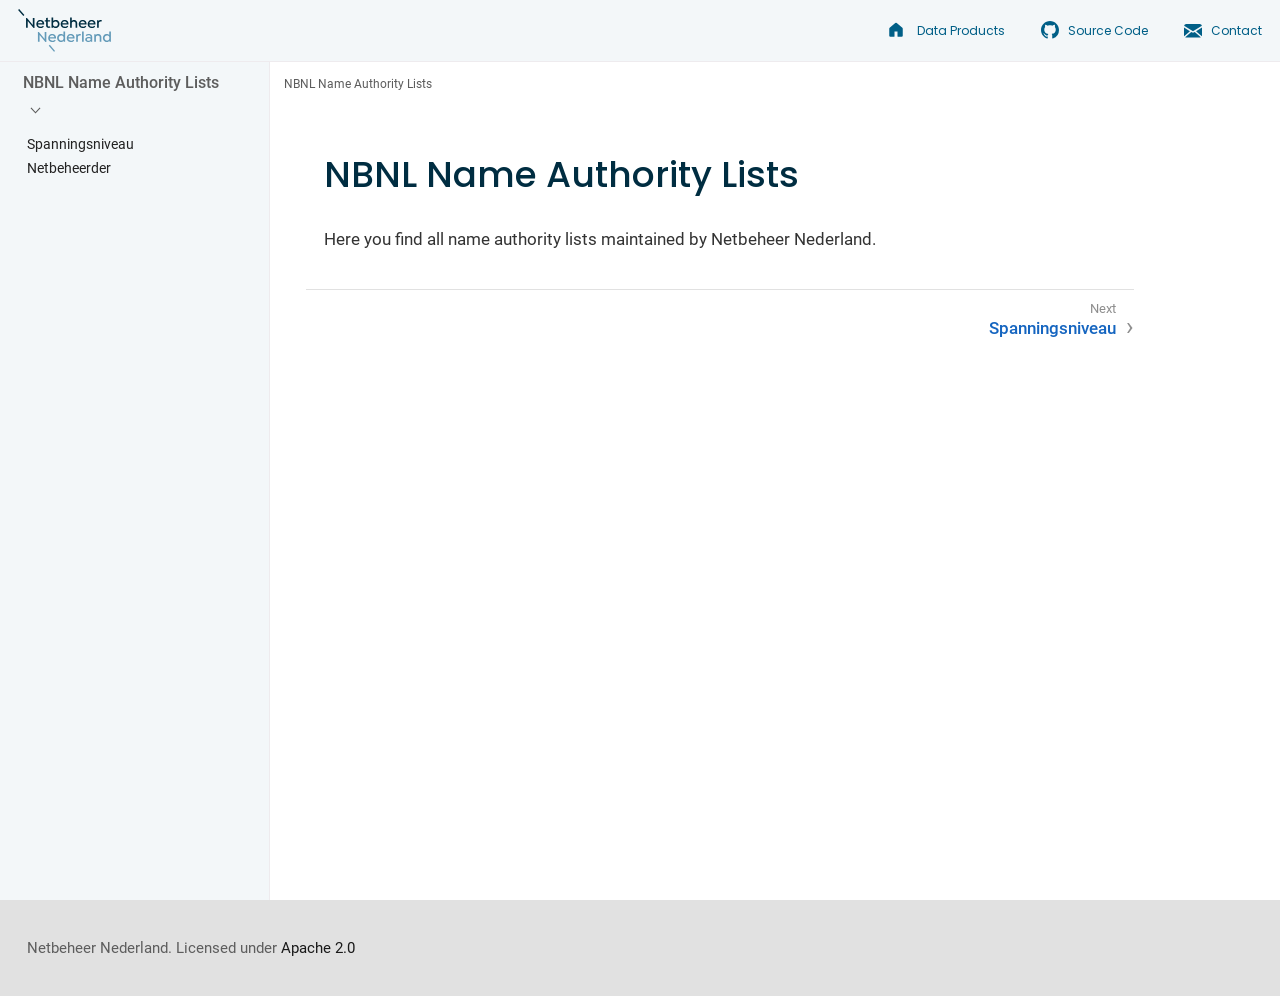
==== commit 448b1e99: "SHACL POC" ====
--- a/docs/index.html
+++ b/docs/index.html
@@ -5,7 +5,7 @@
     <meta name="viewport" content="width=device-width,initial-scale=1">
     <title>NBNL Name Authority Lists</title>
     <link rel="canonical" href="https://modellen.netbeheernederland.nl/name-authority-lists/index.html">
-    <link rel="next" href="netbeheerder.html">
+    <link rel="next" href="spanningsniveau.html">
     <meta name="generator" content="Antora 3.2.0">
     <link rel="stylesheet" href="./_/css/site.css">
     <link rel="icon" href="./_/img/favicon.png" type="image/png">
@@ -54,6 +54,9 @@
   <li class="nav-item" data-depth="0">
 <ul class="nav-list">
   <li class="nav-item" data-depth="1">
+    <a class="nav-link" href="spanningsniveau.html">Spanningsniveau</a>
+  </li>
+  <li class="nav-item" data-depth="1">
     <a class="nav-link" href="netbeheerder.html">Netbeheerder</a>
   </li>
 </ul>
@@ -83,7 +86,7 @@
 <p>Here you find all name authority lists maintained by Netbeheer Nederland.</p>
 </div>
 <nav class="pagination">
-  <span class="next"><a href="netbeheerder.html">Netbeheerder</a></span>
+  <span class="next"><a href="spanningsniveau.html">Spanningsniveau</a></span>
 </nav>
 </article>
   </div>
